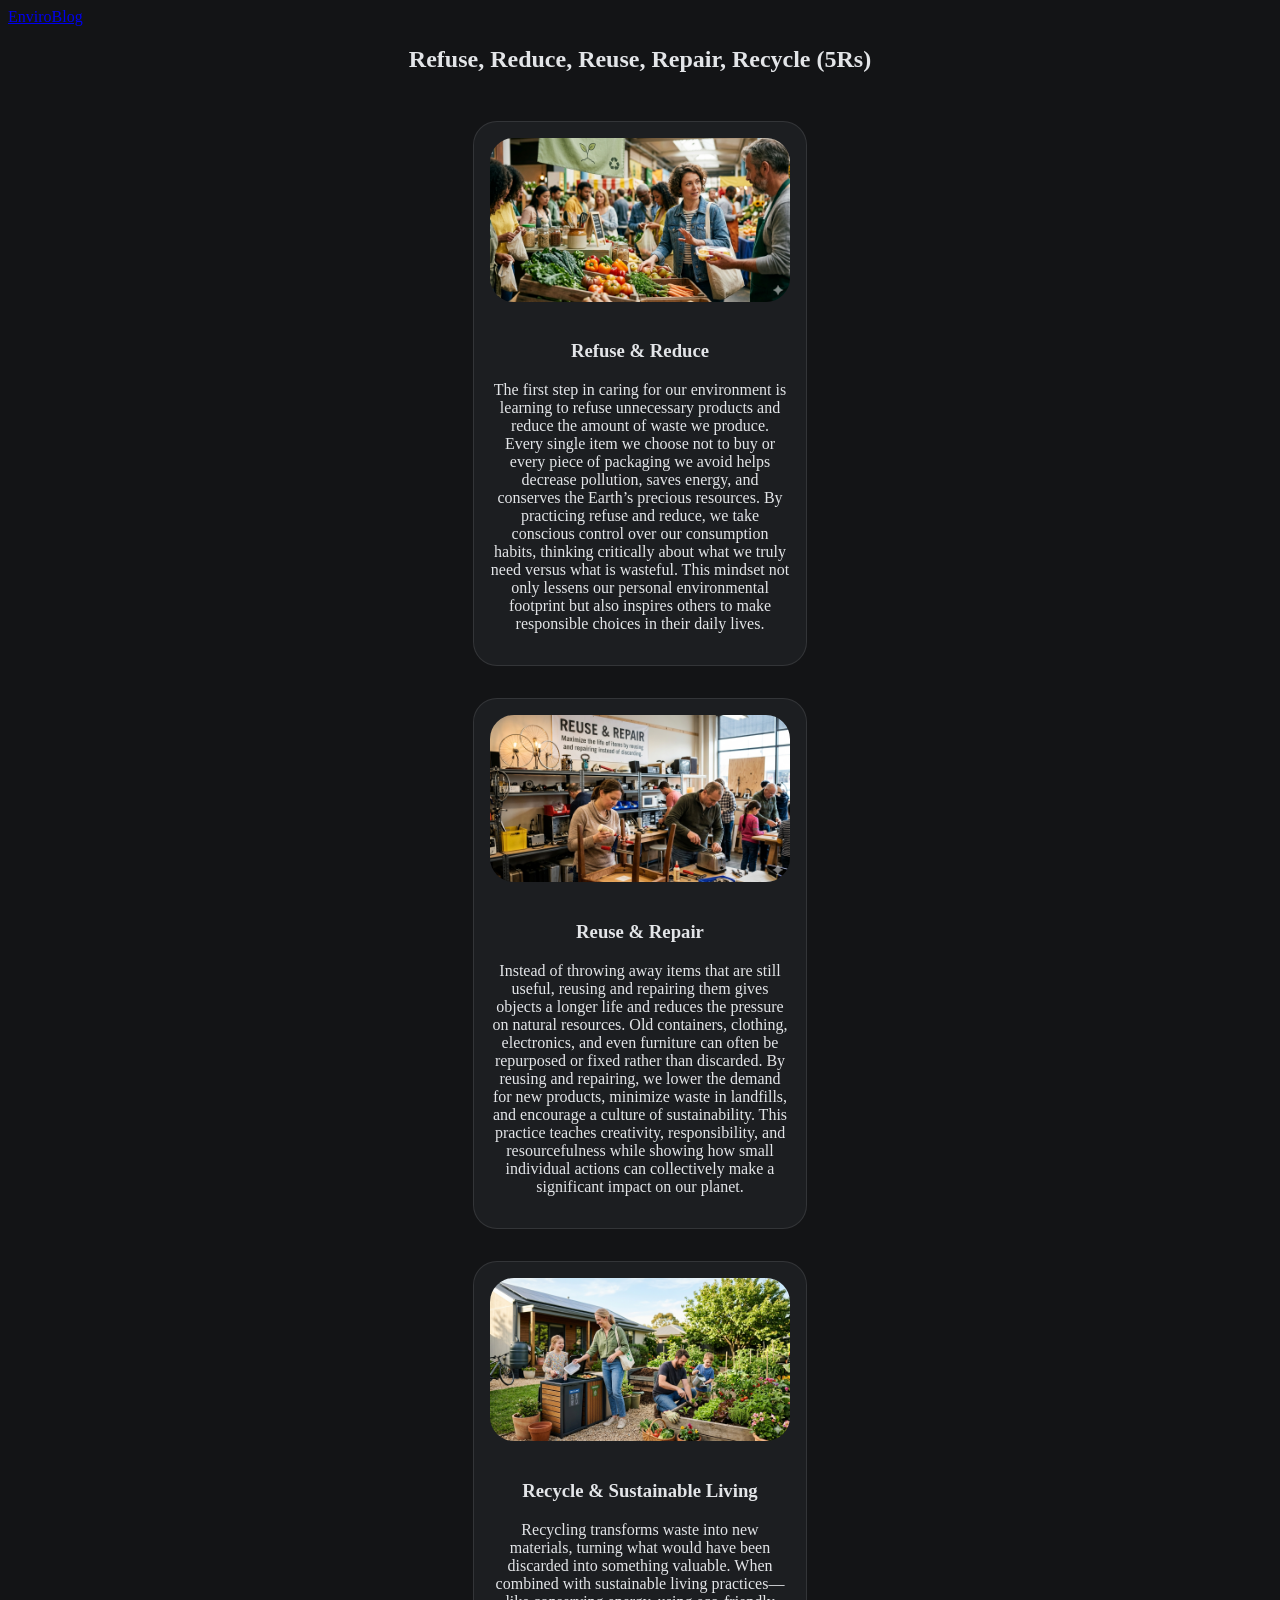
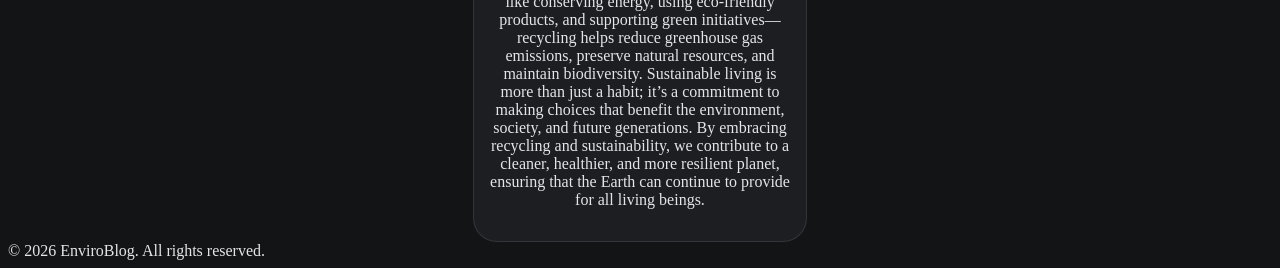
==== 5rs.html @ e16b6884 "Add files via upload" ====
<!DOCTYPE html>
<html lang="en">
<head>
  <meta charset="UTF-8">
  <meta name="viewport" content="width=device-width, initial-scale=1.0">
  <title>Refuse, Reduce, Reuse, Repair, Recycle</title>
  <link rel="stylesheet" href="assets/css/style.css">
  <link rel="stylesheet" href="assets/css/topics.css">
</head>
<body>
  <header class="header bg-header">
    <nav class="nav container">
      <a href="index.html" class="nav__logo">EnviroBlog</a>
    </nav>
  </header>

  <main class="main section">
    <section class="topic container">
      <h1 class="section__title">Refuse, Reduce, Reuse, Repair, Recycle (5Rs)</h1>

      <div class="topic__posts grid">
        <!-- Post 1 -->
        <article class="topic__card">
          <img src="assets/img/52.png" alt="Refuse & Reduce" class="topic__img">
          <h3>Refuse & Reduce</h3>
          <p>The first step in caring for our environment is learning to refuse unnecessary products and reduce the amount of waste we produce. Every single item we choose not to buy or every piece of packaging we avoid helps decrease pollution, saves energy, and conserves the Earth’s precious resources. By practicing refuse and reduce, we take conscious control over our consumption habits, thinking critically about what we truly need versus what is wasteful. This mindset not only lessens our personal environmental footprint but also inspires others to make responsible choices in their daily lives.</p>
        </article>

        <!-- Post 2 -->
        <article class="topic__card">
          <img src="assets/img/53.png" alt="Reuse & Repair" class="topic__img">
          <h3>Reuse & Repair</h3>
          <p>Instead of throwing away items that are still useful, reusing and repairing them gives objects a longer life and reduces the pressure on natural resources. Old containers, clothing, electronics, and even furniture can often be repurposed or fixed rather than discarded. By reusing and repairing, we lower the demand for new products, minimize waste in landfills, and encourage a culture of sustainability. This practice teaches creativity, responsibility, and resourcefulness while showing how small individual actions can collectively make a significant impact on our planet.</p>
        </article>

        <!-- Post 3 -->
        <article class="topic__card">
          <img src="assets/img/54.png" alt="Recycle & Sustainable Living" class="topic__img">
          <h3>Recycle & Sustainable Living</h3>
          <p>Recycling transforms waste into new materials, turning what would have been discarded into something valuable. When combined with sustainable living practices—like conserving energy, using eco-friendly products, and supporting green initiatives—recycling helps reduce greenhouse gas emissions, preserve natural resources, and maintain biodiversity. Sustainable living is more than just a habit; it’s a commitment to making choices that benefit the environment, society, and future generations. By embracing recycling and sustainability, we contribute to a cleaner, healthier, and more resilient planet, ensuring that the Earth can continue to provide for all living beings.</p>
        </article>
      </div>
    </section>
  </main>

  <footer class="footer">
    <div class="footer__copy">© 2026 EnviroBlog. All rights reserved.</div>
  </footer>
</body>
</html>
---- assets/css/topics.css ----
/* Topic posts grid */
/* Dark background for topic pages */
body {
  background-color: hsl(220, 8%, 8%);
  color: hsl(220, 8%, 90%);
}

/* Center section titles */
.topic .section__title {
  text-align: center;
  margin-bottom: 3rem;
  color: var(--white-color);
}

.topic__posts {
  display: grid;
  gap: 2rem;
  justify-content: center;
}

.topic__card {
  background-color: hsl(220, 8%, 12%);
  color: hsl(220, 8%, 90%);
  border: 1px solid hsla(0,0%,100%,0.1);
  border-radius: 1.5rem;
  overflow: hidden;
  padding: 1rem;
  max-width: 300px;
  text-align: center;
  transition: transform .3s, box-shadow .3s;
}

.topic__card:hover {
  transform: translateY(-5px);
  box-shadow: 0 8px 20px rgba(0,0,0,0.15);
}

.topic__img {
  width: 100%;
  border-radius: 1.5rem;
  margin-bottom: 1rem;
}
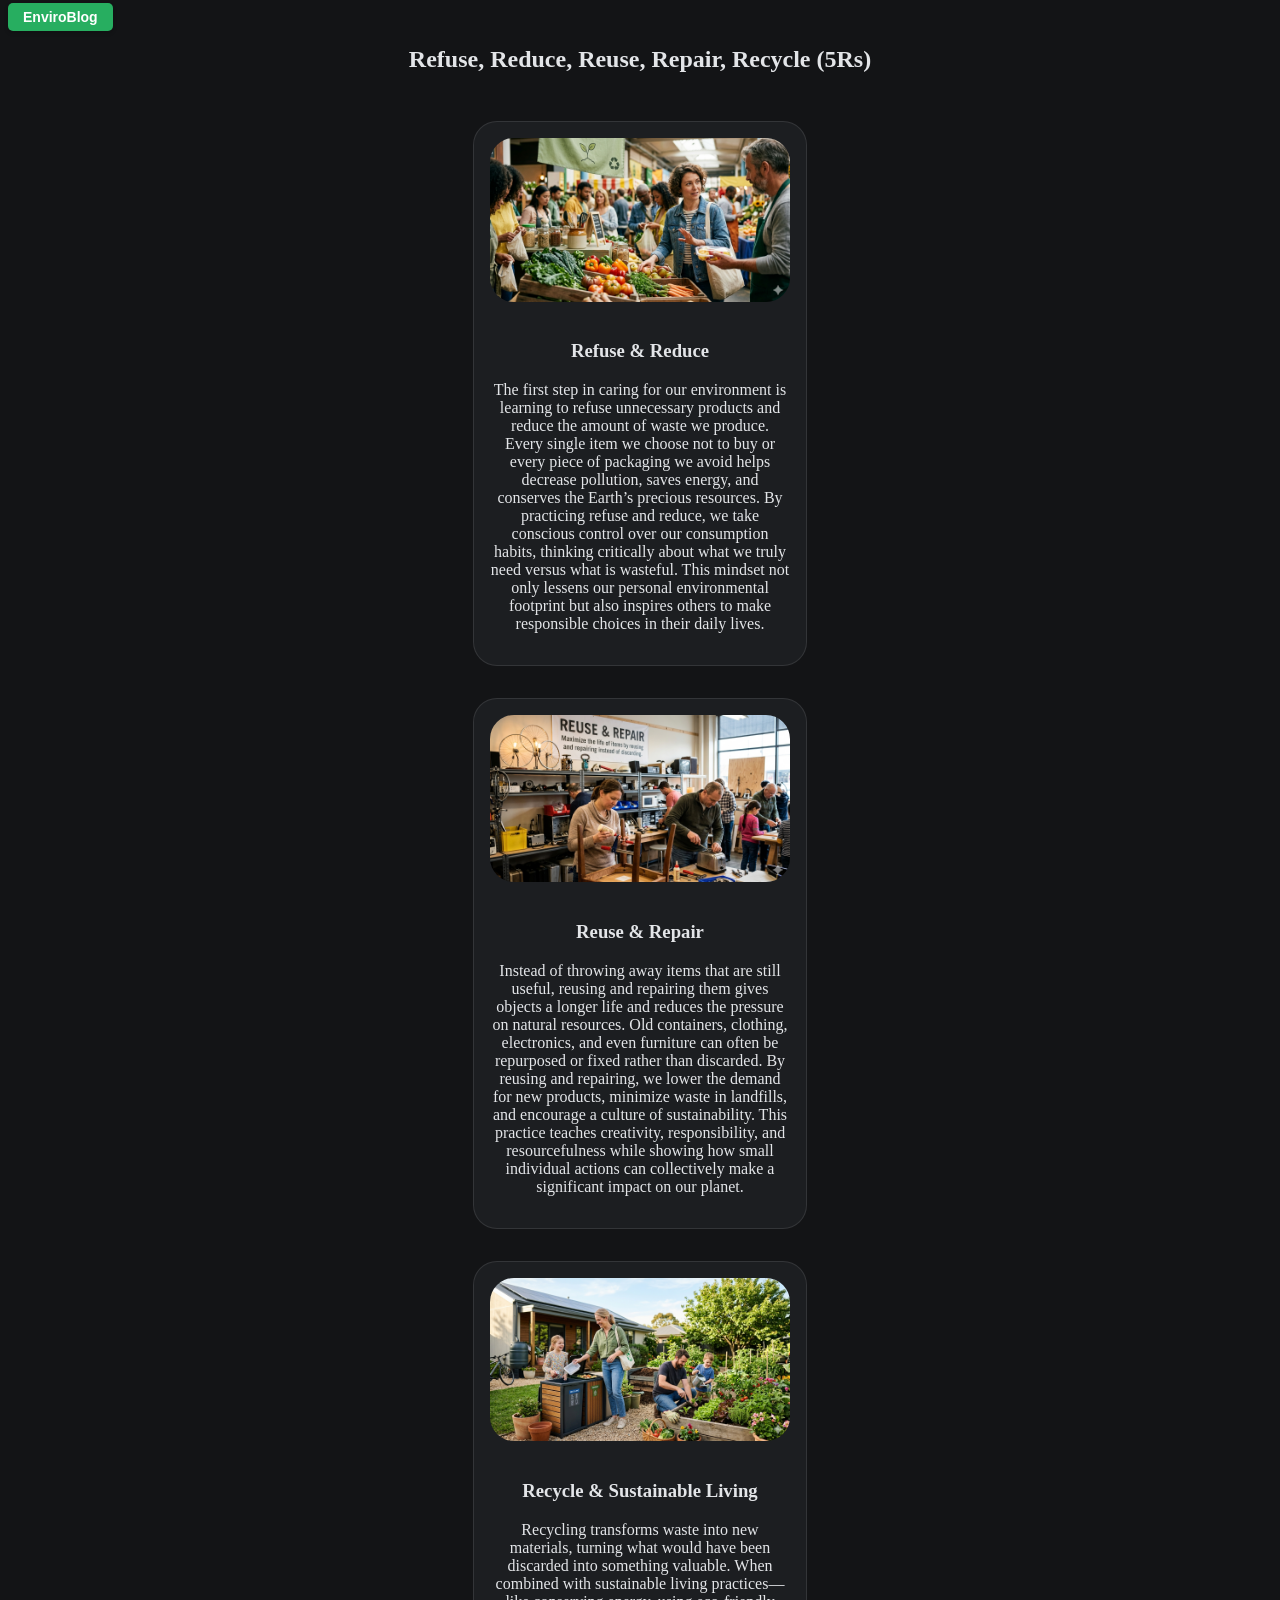
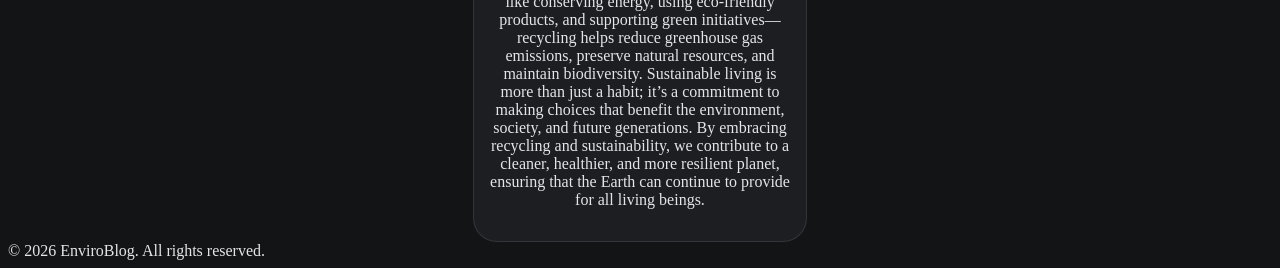
==== commit 7627c46f: "git add global-warming.html philippine-waste-management.html 5rs.html" ====
--- a/5rs.html
+++ b/5rs.html
@@ -10,8 +10,8 @@
 <body>
   <header class="header bg-header">
     <nav class="nav container">
-      <a href="index.html" class="nav__logo">EnviroBlog</a>
-    </nav>
+  <a href="index.html" style="padding:6px 15px; font-size:14px; background:#27ae60; color:#fff; font-weight:bold; text-decoration:none; border-radius:5px; box-shadow:0 2px 4px rgba(0,0,0,0.2); transition:0.3s; font-family:Arial,sans-serif;" onmouseover="this.style.background='#2ecc71'; this.style.transform='translateY(-1px)'; this.style.boxShadow='0 4px 6px rgba(0,0,0,0.25)';" onmouseout="this.style.background='#27ae60'; this.style.transform='translateY(0)'; this.style.boxShadow='0 2px 4px rgba(0,0,0,0.2)';">EnviroBlog</a>
+</nav>
   </header>
 
   <main class="main section">
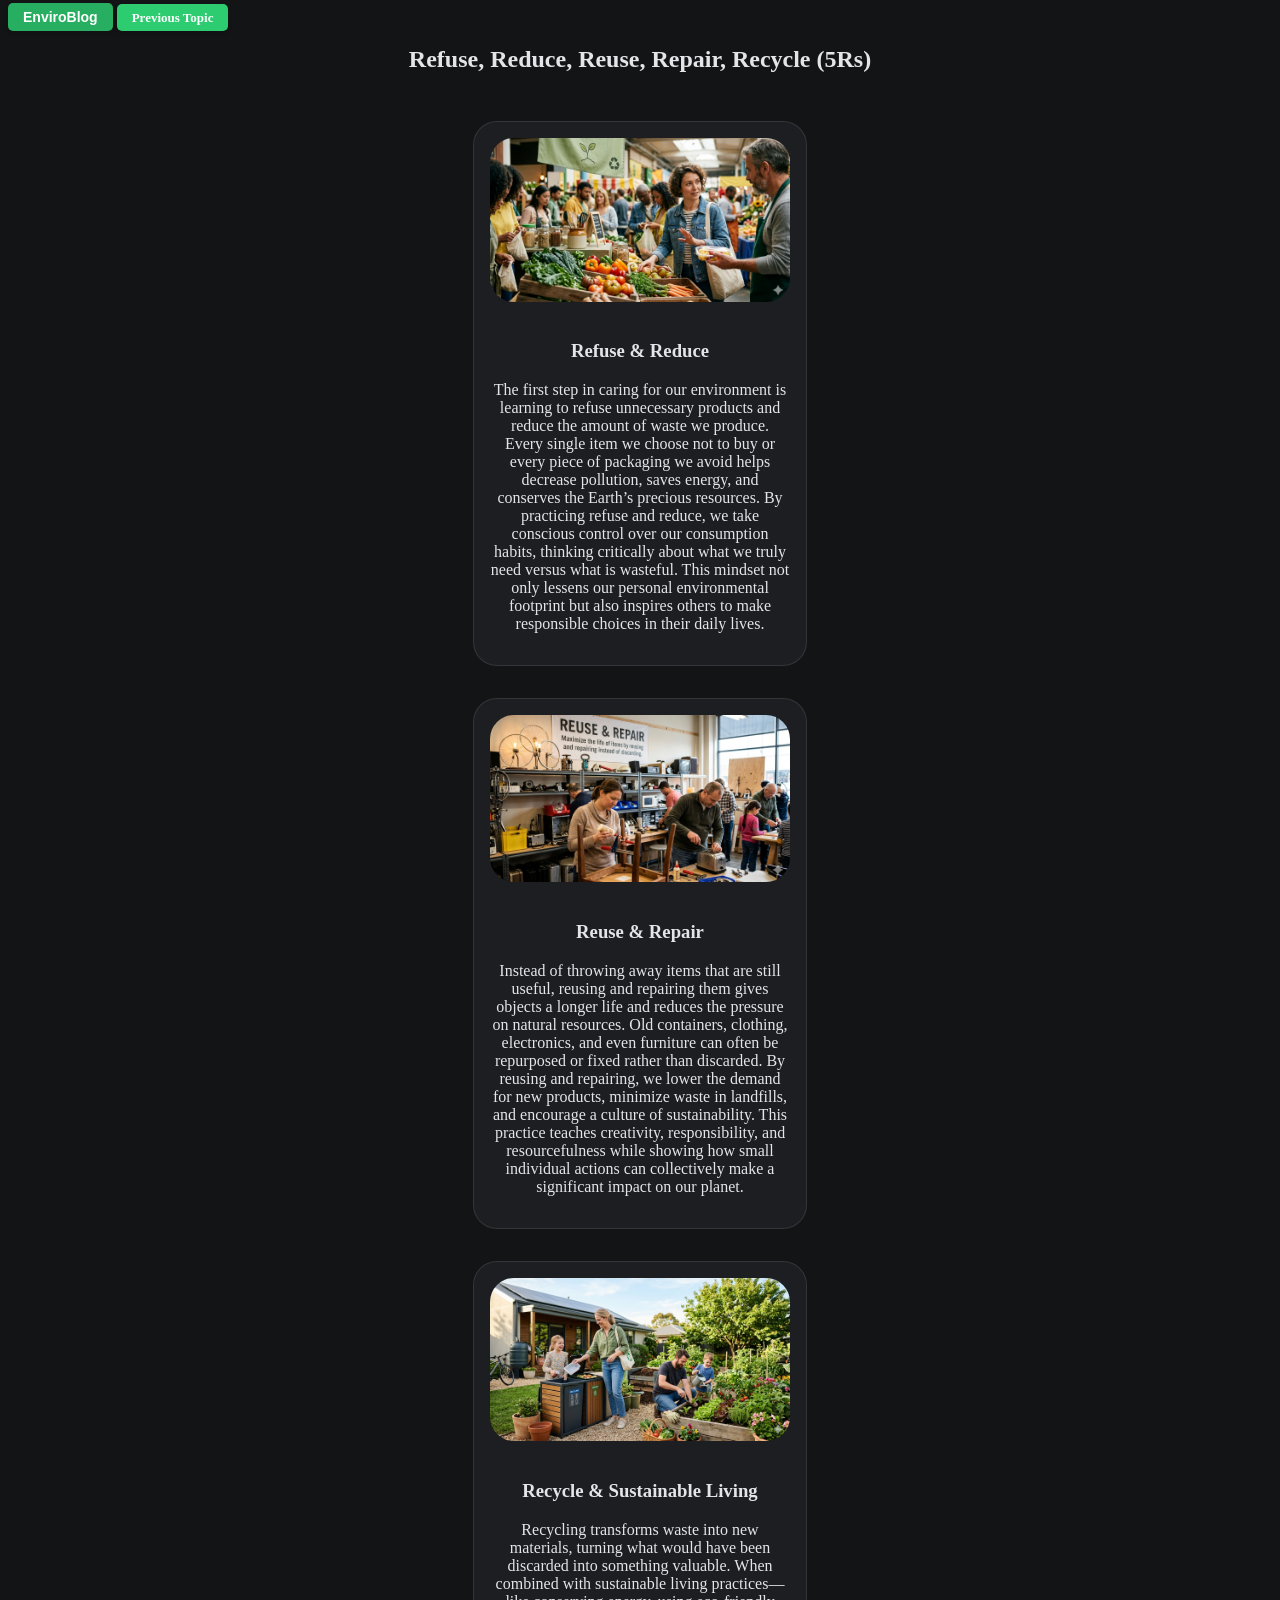
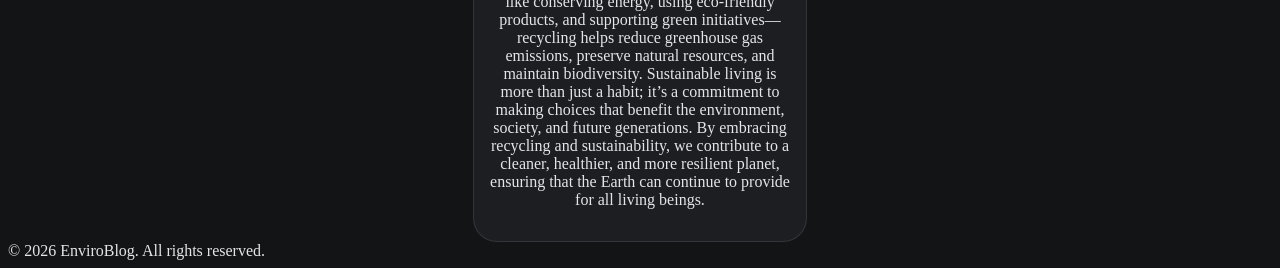
==== commit dd8cac26: "Update 5rs.html" ====
--- a/5rs.html
+++ b/5rs.html
@@ -9,8 +9,14 @@
 </head>
 <body>
   <header class="header bg-header">
-    <nav class="nav container">
+     <nav class="nav container">
   <a href="index.html" style="padding:6px 15px; font-size:14px; background:#27ae60; color:#fff; font-weight:bold; text-decoration:none; border-radius:5px; box-shadow:0 2px 4px rgba(0,0,0,0.2); transition:0.3s; font-family:Arial,sans-serif;" onmouseover="this.style.background='#2ecc71'; this.style.transform='translateY(-1px)'; this.style.boxShadow='0 4px 6px rgba(0,0,0,0.25)';" onmouseout="this.style.background='#27ae60'; this.style.transform='translateY(0)'; this.style.boxShadow='0 2px 4px rgba(0,0,0,0.2)';">EnviroBlog</a>
+  <a href="philippine-waste-management.html"
+     style="padding:6px 15px; font-size:13px; background:#2ecc71; color:#fff; font-weight:bold; text-decoration:none; border-radius:5px; box-shadow:0 2px 4px rgba(0,0,0,0.2); transition:0.3s;"
+     onmouseover="this.style.background='#27ae60'; this.style.transform='translateY(-1px)';"
+     onmouseout="this.style.background='#2ecc71'; this.style.transform='translateY(0)';">
+     Previous Topic 
+  </a>
 </nav>
   </header>
 
@@ -47,4 +53,4 @@
     <div class="footer__copy">© 2026 EnviroBlog. All rights reserved.</div>
   </footer>
 </body>
-</html>+</html>
